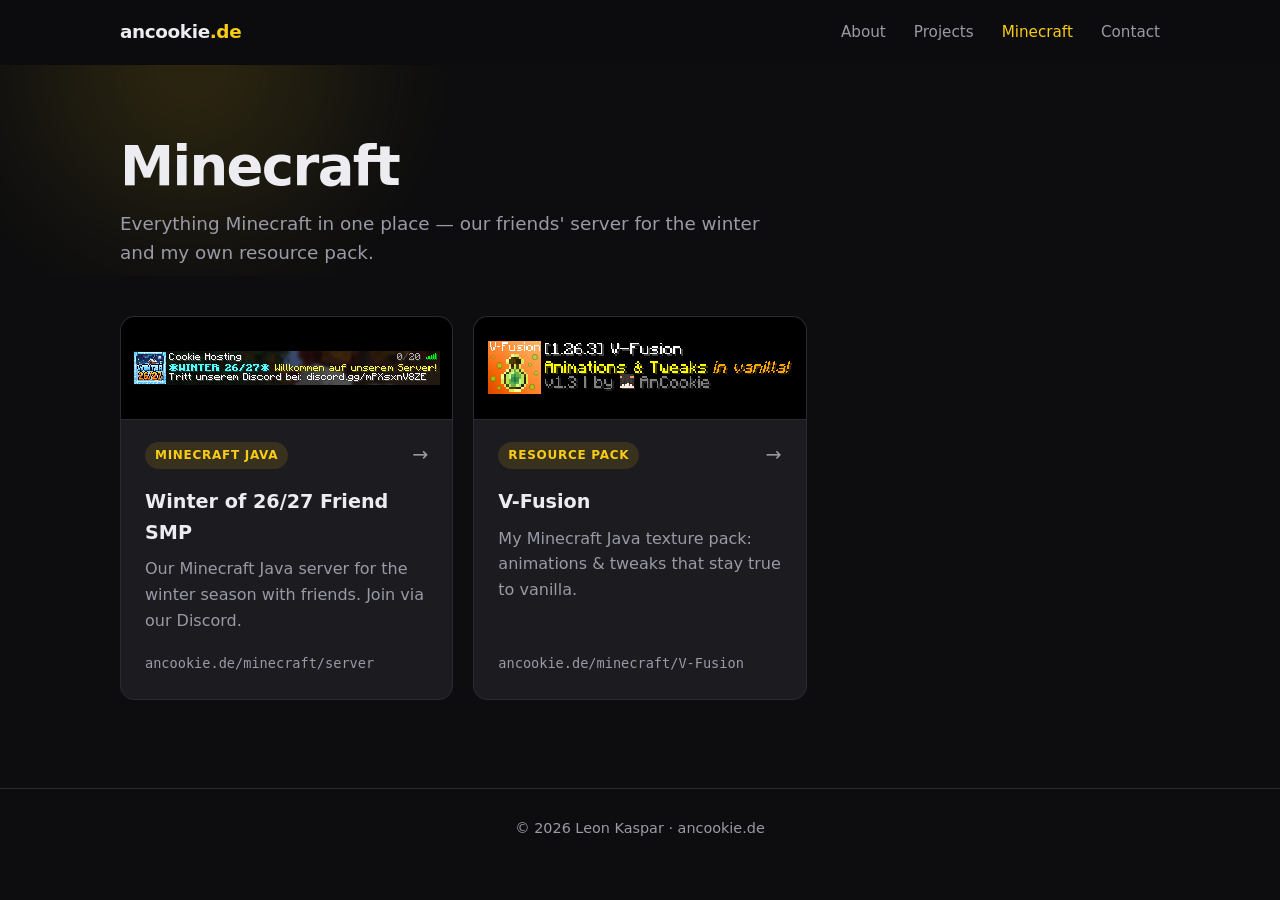
==== minecraft/index.html @ ad2b17ef "Restructure site into multiple pages with yellow accent - Yellow accent (#FACC15) via central CSS va" ====
<!doctype html>
<html lang="en">
<head>
  <meta charset="utf-8">
  <meta name="viewport" content="width=device-width, initial-scale=1">
  <title>Minecraft · ancookie.de</title>
  <meta name="description" content="Leon's Minecraft projects: the Winter 26/27 Friend SMP Java server and the V-Fusion resource pack.">
  <meta name="theme-color" content="#0d0d0f">
  <link rel="icon" href="data:image/svg+xml,<svg xmlns='http://www.w3.org/2000/svg' viewBox='0 0 100 100'><rect width='100' height='100' rx='22' fill='%23FACC15'/><text x='50' y='68' font-size='56' font-family='Arial,sans-serif' font-weight='700' text-anchor='middle' fill='%230d0d0f'>A</text></svg>">
  <link rel="stylesheet" href="/css/style.css">
  <script>document.documentElement.classList.add("js");</script>
</head>
<body>
  <header class="nav" id="top">
    <div class="container nav-inner">
      <a href="/" class="logo">ancookie<span>.de</span></a>
      <button class="nav-toggle" aria-label="Open menu" aria-expanded="false" aria-controls="nav-links">
        <span></span><span></span><span></span>
      </button>
      <nav id="nav-links" class="nav-links">
        <a href="/">About</a>
        <a href="/projekte/">Projects</a>
        <a href="/minecraft/" aria-current="page">Minecraft</a>
        <a href="/kontakt/">Contact</a>
      </nav>
    </div>
  </header>

  <main>
    <section class="page-head">
      <div class="container">
        <h1>Minecraft</h1>
        <p class="lead">Everything Minecraft in one place — our friends' server for the winter and my own resource pack.</p>
      </div>
      <div class="hero-glow" aria-hidden="true"></div>
    </section>
    <section class="page-body">
      <div class="container">
        <div class="cards">
          <a class="card" href="/minecraft/server/">
            <div class="card-media"><img class="pixel" src="/images/minecraft-server.png" alt="Minecraft server list entry for the Winter 26/27 Friend SMP hosted by Cookie Hosting" width="1199" height="135" loading="lazy"></div>
            <div class="card-top">
              <span class="card-tag">Minecraft Java</span>
              <span class="card-arrow" aria-hidden="true">→</span>
            </div>
            <h3>Winter of 26/27 Friend SMP</h3>
            <p>Our Minecraft Java server for the winter season with friends. Join via our Discord.</p>
            <span class="card-url">ancookie.de/minecraft/server</span>
          </a>
          <a class="card" href="/minecraft/V-Fusion/">
            <div class="card-media"><img class="pixel" src="/images/v-fusion.png" alt="V-Fusion resource pack banner: Animations &amp; Tweaks in vanilla, v1.3 by AnCookie" width="747" height="139" loading="lazy"></div>
            <div class="card-top">
              <span class="card-tag">Resource Pack</span>
              <span class="card-arrow" aria-hidden="true">→</span>
            </div>
            <h3>V-Fusion</h3>
            <p>My Minecraft Java texture pack: animations &amp; tweaks that stay true to vanilla.</p>
            <span class="card-url">ancookie.de/minecraft/V-Fusion</span>
          </a>
        </div>
      </div>
    </section>
  </main>

  <footer class="footer">
    <div class="container">
      <p>© <span id="year"></span> Leon Kaspar · ancookie.de</p>
    </div>
  </footer>

  <script src="/js/main.js"></script>
</body>
</html>
---- css/style.css ----
:root {
  --bg: #0d0d0f;
  --bg-elev: #16161a;
  --bg-card: #1b1b20;
  --border: #2a2a31;
  --text: #ececf1;
  --muted: #9a9aa6;
  --accent-rgb: 250, 204, 21;
  --accent: rgb(var(--accent-rgb));      /* #FACC15 */
  --accent-hover: #fde047;
  --accent-soft: rgba(var(--accent-rgb), 0.12);
  --accent-glow: rgba(var(--accent-rgb), 0.22);
  --accent-shadow: rgba(var(--accent-rgb), 0.3);
  --radius: 14px;
  --maxw: 1080px;
  --font: system-ui, -apple-system, "Segoe UI", Roboto, "Helvetica Neue", Arial, sans-serif;
}

*,
*::before,
*::after { box-sizing: border-box; }

html { scroll-behavior: smooth; scroll-padding-top: 72px; }

body {
  margin: 0;
  background: var(--bg);
  color: var(--text);
  font-family: var(--font);
  line-height: 1.6;
  -webkit-font-smoothing: antialiased;
}

a { color: inherit; text-decoration: none; }

.container {
  width: 100%;
  max-width: var(--maxw);
  margin: 0 auto;
  padding: 0 20px;
}

.accent { color: var(--accent); }

/* ---------- Nav ---------- */
.nav {
  position: sticky;
  top: 0;
  z-index: 50;
  background: rgba(13, 13, 15, 0.8);
  backdrop-filter: blur(10px);
  -webkit-backdrop-filter: blur(10px);
  border-bottom: 1px solid transparent;
  transition: border-color 0.2s;
}
.nav.scrolled { border-bottom-color: var(--border); }

.nav-inner {
  display: flex;
  align-items: center;
  justify-content: space-between;
  height: 64px;
}

.logo { font-weight: 700; font-size: 1.15rem; letter-spacing: -0.02em; }
.logo span { color: var(--accent); }

.nav-links { display: flex; gap: 28px; }
.nav-links a { color: var(--muted); font-size: 0.95rem; transition: color 0.2s; }
.nav-links a:hover { color: var(--text); }
.nav-links a[aria-current="page"] { color: var(--accent); }

.nav-toggle {
  display: none;
  background: none;
  border: 0;
  padding: 8px;
  cursor: pointer;
}
.nav-toggle span {
  display: block;
  width: 22px;
  height: 2px;
  margin: 5px 0;
  background: var(--text);
  border-radius: 2px;
  transition: transform 0.25s, opacity 0.25s;
}
.nav-toggle[aria-expanded="true"] span:nth-child(1) { transform: translateY(7px) rotate(45deg); }
.nav-toggle[aria-expanded="true"] span:nth-child(2) { opacity: 0; }
.nav-toggle[aria-expanded="true"] span:nth-child(3) { transform: translateY(-7px) rotate(-45deg); }

/* ---------- Hero ---------- */
.hero {
  position: relative;
  overflow: hidden;
  padding: 120px 0 110px;
}
.hero-inner { position: relative; z-index: 1; text-align: center; }
.hero-inner .tagline { margin-left: auto; margin-right: auto; }
.hero-inner .hero-actions { justify-content: center; }

.eyebrow {
  color: var(--accent);
  font-weight: 600;
  letter-spacing: 0.08em;
  text-transform: uppercase;
  font-size: 0.85rem;
  margin: 0 0 12px;
}

.hero h1 {
  font-size: clamp(3.5rem, 16vw, 8rem);
  line-height: 1.05;
  letter-spacing: -0.03em;
  margin: 0 0 20px;
}

.tagline {
  max-width: 560px;
  color: var(--muted);
  font-size: clamp(1rem, 2.4vw, 1.2rem);
  margin: 0 0 36px;
}

.hero-actions { display: flex; flex-wrap: wrap; gap: 12px; }

.hero-glow {
  position: absolute;
  top: 50%;
  left: 50%;
  width: 640px;
  height: 640px;
  transform: translate(-50%, -50%);
  background: radial-gradient(circle, var(--accent-glow), transparent 65%);
  filter: blur(40px);
  pointer-events: none;
}

/* ---------- Buttons ---------- */
.btn {
  display: inline-flex;
  align-items: center;
  padding: 12px 22px;
  border-radius: 999px;
  font-weight: 600;
  font-size: 0.95rem;
  transition: transform 0.15s, background 0.2s, border-color 0.2s, color 0.2s;
}
.btn:hover { transform: translateY(-2px); }

.btn-primary { background: var(--accent); color: #111; }
.btn-primary:hover { background: var(--accent-hover); }

.btn-ghost { border: 1px solid var(--border); color: var(--text); }
.btn-ghost:hover { border-color: var(--accent); color: var(--accent); }

/* ---------- Sections ---------- */
.section { padding: 80px 0; border-top: 1px solid var(--border); }

.section-title {
  font-size: clamp(1.6rem, 4vw, 2.2rem);
  letter-spacing: -0.02em;
  margin: 0 0 12px;
}
.section-sub { color: var(--muted); margin: 0 0 36px; }

/* About */
.about-grid {
  display: grid;
  grid-template-columns: 1.6fr 1fr;
  gap: 48px;
  align-items: start;
  margin-top: 24px;
}
.about-text p { color: var(--muted); margin: 0 0 16px; font-size: 1.05rem; }

.interests {
  list-style: none;
  margin: 0;
  padding: 0;
  display: grid;
  gap: 12px;
}
.interests li {
  display: flex;
  align-items: center;
  gap: 14px;
  padding: 14px 18px;
  background: var(--bg-elev);
  border: 1px solid var(--border);
  border-radius: var(--radius);
  font-weight: 600;
}
.icon {
  display: grid;
  place-items: center;
  width: 40px;
  height: 40px;
  border-radius: 10px;
  background: var(--accent-soft);
  flex-shrink: 0;
}
.icon svg,
.contact-item svg {
  width: 22px;
  height: 22px;
  fill: none;
  stroke: var(--accent);
  stroke-width: 1.8;
  stroke-linecap: round;
  stroke-linejoin: round;
}

/* Projects */
.cards {
  display: grid;
  grid-template-columns: repeat(auto-fill, minmax(280px, 1fr));
  gap: 20px;
}
.card {
  display: flex;
  flex-direction: column;
  padding: 24px;
  background: var(--bg-card);
  border: 1px solid var(--border);
  border-radius: var(--radius);
  transition: transform 0.2s, border-color 0.2s, box-shadow 0.2s;
}
.card:hover,
.card:focus-visible {
  transform: translateY(-4px);
  border-color: var(--accent);
  box-shadow: 0 10px 30px -12px var(--accent-shadow);
}
.card-top { display: flex; justify-content: space-between; align-items: center; margin-bottom: 16px; }
.card-tag {
  font-size: 0.75rem;
  font-weight: 600;
  text-transform: uppercase;
  letter-spacing: 0.06em;
  color: var(--accent);
  background: var(--accent-soft);
  padding: 4px 10px;
  border-radius: 999px;
}
.card-arrow { color: var(--muted); font-size: 1.2rem; transition: color 0.2s, transform 0.2s; }
.card:hover .card-arrow { color: var(--accent); transform: translate(2px, -2px); }
.card h3 { margin: 0 0 8px; font-size: 1.2rem; }
.card p { margin: 0 0 20px; color: var(--muted); flex-grow: 1; }
.card-url { font-family: ui-monospace, SFMono-Regular, Menlo, Consolas, monospace; font-size: 0.85rem; color: var(--muted); }

/* Card image */
.card-media {
  margin: -24px -24px 20px;
  aspect-ratio: 16 / 5;
  background: #000;
  border-bottom: 1px solid var(--border);
  border-radius: var(--radius) var(--radius) 0 0;
  overflow: hidden;
}
.card-media { display: grid; place-items: center; padding: 12px; }
.card-media img { width: 100%; height: 100%; object-fit: contain; }

/* Pixel-art screenshots stay crisp */
.pixel { image-rendering: pixelated; }

/* ---------- Sub pages ---------- */
.page-head { padding: 72px 0 8px; position: relative; overflow: hidden; }
.page-head .container { position: relative; z-index: 1; }
.page-head .hero-glow { width: 520px; height: 520px; top: 0; left: 15%; opacity: 0.7; }
.page-head h1 {
  font-size: clamp(2.2rem, 6vw, 3.4rem);
  line-height: 1.1;
  letter-spacing: -0.03em;
  margin: 0 0 12px;
}
.page-head .lead { max-width: 640px; color: var(--muted); font-size: clamp(1rem, 2.2vw, 1.15rem); margin: 0; }
.page-body { padding: 40px 0 88px; }

.breadcrumb { font-size: 0.9rem; color: var(--muted); margin: 0 0 18px; }
.breadcrumb a { color: var(--muted); transition: color 0.2s; }
.breadcrumb a:hover { color: var(--accent); }
.breadcrumb span[aria-hidden] { margin: 0 6px; opacity: 0.6; }

.shot {
  margin: 0 0 36px;
  background: #000;
  border: 1px solid var(--border);
  border-radius: var(--radius);
  overflow: hidden;
}
.shot img { display: block; width: 100%; height: auto; }

.detail-grid { display: grid; grid-template-columns: 1.6fr 1fr; gap: 40px; align-items: start; }
.prose p, .prose li { color: var(--muted); font-size: 1.05rem; }
.prose p { margin: 0 0 16px; }
.prose h2 { font-size: 1.3rem; margin: 32px 0 12px; }
.prose h2:first-child { margin-top: 0; }
.prose ol, .prose ul { padding-left: 1.2em; margin: 0 0 16px; }
.prose strong { color: var(--text); }
.prose a { color: var(--accent); text-decoration: underline; text-underline-offset: 3px; }

.side-box {
  padding: 24px;
  background: var(--bg-elev);
  border: 1px solid var(--border);
  border-radius: var(--radius);
  display: grid;
  gap: 12px;
}
.side-box h2 { font-size: 1rem; margin: 0 0 4px; }
.side-box .btn { justify-content: center; }
.facts { list-style: none; margin: 0 0 8px; padding: 0; display: grid; gap: 6px; font-size: 0.95rem; }
.facts li { display: flex; justify-content: space-between; gap: 12px; border-bottom: 1px solid var(--border); padding-bottom: 6px; }
.facts span:first-child { color: var(--muted); }

.btn-lg { padding: 16px 28px; font-size: 1.05rem; gap: 10px; }
.btn svg { width: 20px; height: 20px; fill: none; stroke: currentColor; stroke-width: 2; stroke-linecap: round; stroke-linejoin: round; }

.note { font-size: 0.85rem; color: var(--muted); margin: 0; }

/* Contact */
.contact-links { display: flex; flex-wrap: wrap; gap: 14px; }
.contact-item {
  display: inline-flex;
  align-items: center;
  gap: 10px;
  padding: 14px 20px;
  background: var(--bg-elev);
  border: 1px solid var(--border);
  border-radius: var(--radius);
  font-weight: 500;
  transition: border-color 0.2s, color 0.2s;
}
.contact-item:hover { border-color: var(--accent); color: var(--accent); }

/* Footer */
.footer {
  border-top: 1px solid var(--border);
  padding: 28px 0;
  color: var(--muted);
  font-size: 0.9rem;
  text-align: center;
}
.footer p { margin: 0; }

/* Focus */
a:focus-visible,
button:focus-visible { outline: 2px solid var(--accent); outline-offset: 3px; border-radius: 6px; }

/* Reveal on scroll */
.js .reveal { opacity: 0; transform: translateY(24px); transition: opacity 0.6s ease, transform 0.6s ease; }
.js .reveal.visible { opacity: 1; transform: none; }

/* ---------- Mobile ---------- */
@media (max-width: 720px) {
  .nav-toggle { display: block; }
  .nav-links {
    position: absolute;
    top: 64px;
    left: 0;
    right: 0;
    flex-direction: column;
    gap: 0;
    background: var(--bg-elev);
    border-bottom: 1px solid var(--border);
    max-height: 0;
    overflow: hidden;
    transition: max-height 0.3s ease;
  }
  .nav-links.open { max-height: 320px; }
  .nav-links a { padding: 16px 20px; border-top: 1px solid var(--border); }

  .hero { padding: 80px 0 72px; }
  .hero-glow { width: 380px; height: 380px; }
  .section { padding: 60px 0; }
  .about-grid { grid-template-columns: 1fr; gap: 28px; }
  .detail-grid { grid-template-columns: 1fr; gap: 28px; }
  .page-head { padding: 48px 0 0; }
  .page-body { padding: 32px 0 64px; }
  .cards { grid-template-columns: 1fr; }
  .contact-item { width: 100%; }
}

@media (prefers-reduced-motion: reduce) {
  html { scroll-behavior: auto; }
  *, *::before, *::after { transition: none !important; }
  .js .reveal { opacity: 1; transform: none; }
}
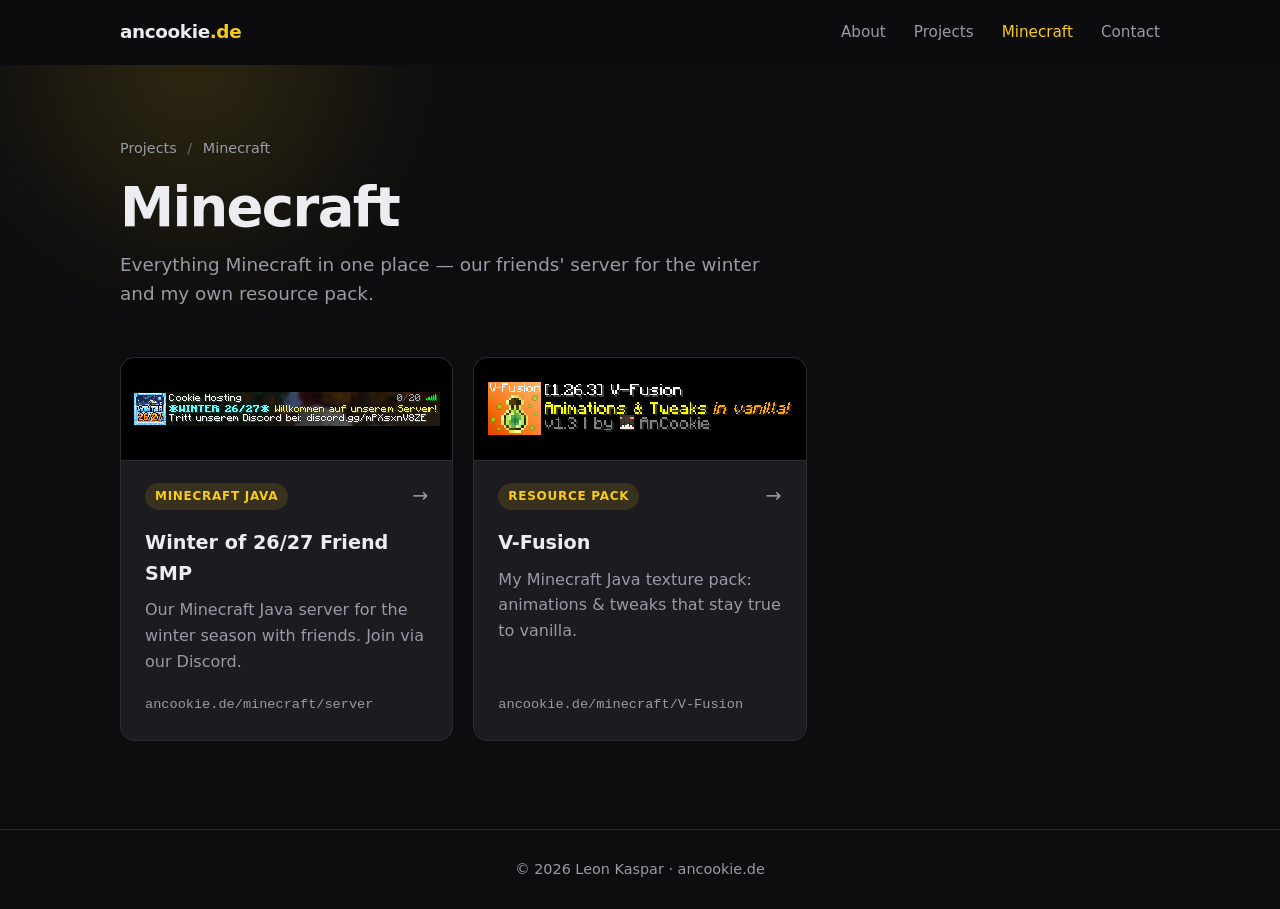
==== commit 0500b279: "Show Minecraft as a category on the projects page Co-Authored-By: Claude Opus 5.5 <noreply@anthropic" ====
--- a/minecraft/index.html
+++ b/minecraft/index.html
@@ -29,6 +29,7 @@
   <main>
     <section class="page-head">
       <div class="container">
+        <nav class="breadcrumb" aria-label="Breadcrumb"><a href="/projekte/">Projects</a> <span aria-hidden="true">/</span> <a href="/minecraft/">Minecraft</a></nav>
         <h1>Minecraft</h1>
         <p class="lead">Everything Minecraft in one place — our friends' server for the winter and my own resource pack.</p>
       </div>
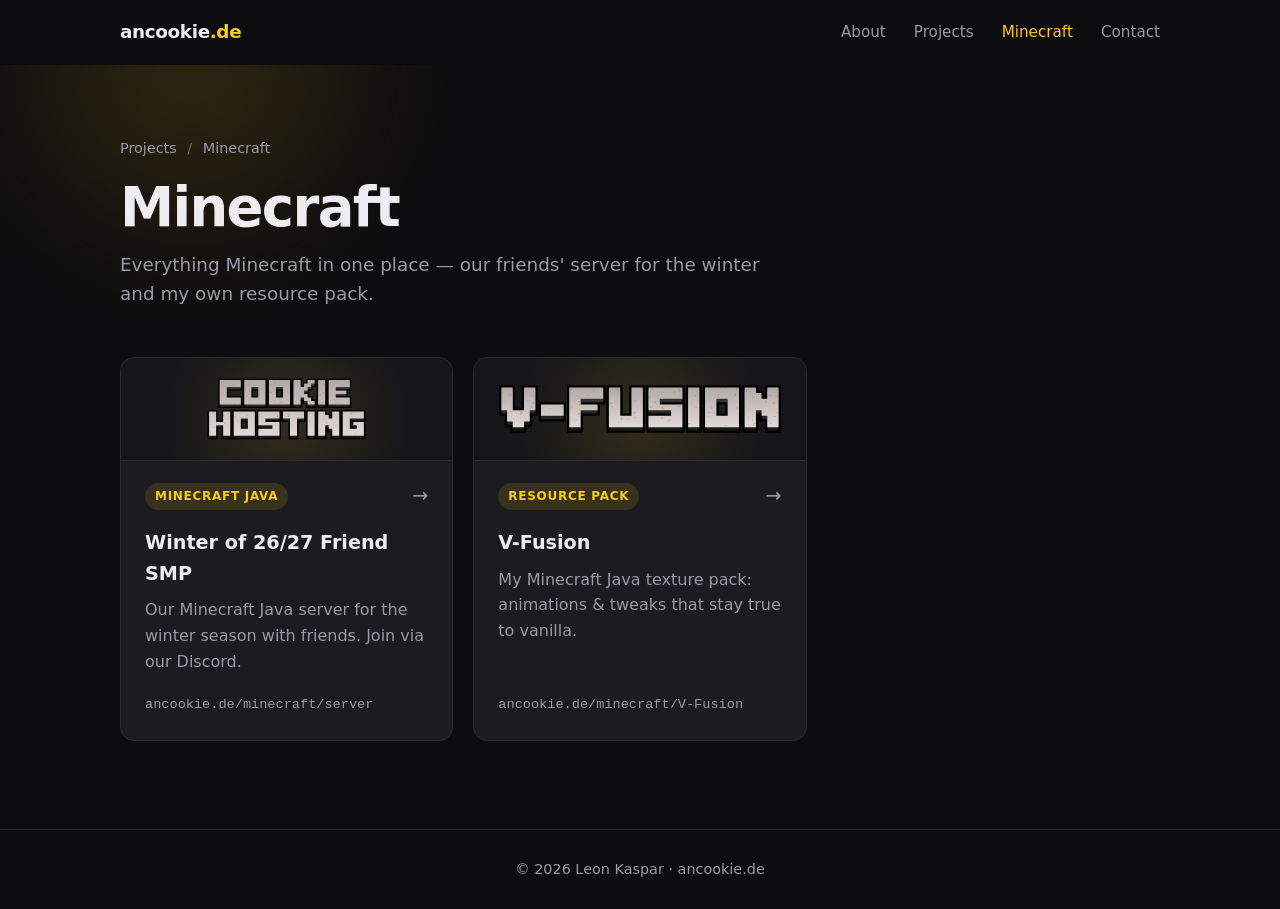
==== commit 7441ea2a: "Minecraft-style lettering as preview images on the Minecraft hub Co-Authored-By: Claude Opus 5.5 <no" ====
--- a/minecraft/index.html
+++ b/minecraft/index.html
@@ -39,7 +39,7 @@
       <div class="container">
         <div class="cards">
           <a class="card" href="/minecraft/server/">
-            <div class="card-media"><img class="pixel" src="/images/minecraft-server.png" alt="Minecraft server list entry for the Winter 26/27 Friend SMP hosted by Cookie Hosting" width="1199" height="135" loading="lazy"></div>
+            <div class="card-media card-media--logo"><img src="/images/cookie-hosting.svg" alt="Cookie Hosting lettering in blocky Minecraft style" width="904" height="356" loading="lazy"></div>
             <div class="card-top">
               <span class="card-tag">Minecraft Java</span>
               <span class="card-arrow" aria-hidden="true">→</span>
@@ -49,7 +49,7 @@
             <span class="card-url">ancookie.de/minecraft/server</span>
           </a>
           <a class="card" href="/minecraft/V-Fusion/">
-            <div class="card-media"><img class="pixel" src="/images/v-fusion.png" alt="V-Fusion resource pack banner: Animations &amp; Tweaks in vanilla, v1.3 by AnCookie" width="747" height="139" loading="lazy"></div>
+            <div class="card-media card-media--logo"><img src="/images/v-fusion-title.svg" alt="V-Fusion lettering in blocky Minecraft style" width="1004" height="176" loading="lazy"></div>
             <div class="card-top">
               <span class="card-tag">Resource Pack</span>
               <span class="card-arrow" aria-hidden="true">→</span>
--- a/css/style.css
+++ b/css/style.css
@@ -259,8 +259,9 @@
   border-radius: var(--radius) var(--radius) 0 0;
   overflow: hidden;
 }
-.card-media { display: grid; place-items: center; padding: 12px; }
-.card-media img { width: 100%; height: 100%; object-fit: contain; }
+.card-media { display: flex; align-items: center; justify-content: center; padding: 12px; }
+.card-media img { display: block; width: auto; height: auto; max-width: 100%; max-height: 100%; }
+.card-media--logo { background: radial-gradient(circle at 50% 60%, var(--accent-soft), transparent 70%), var(--bg-elev); padding: 20px 24px; }
 
 /* Pixel-art screenshots stay crisp */
 .pixel { image-rendering: pixelated; }
